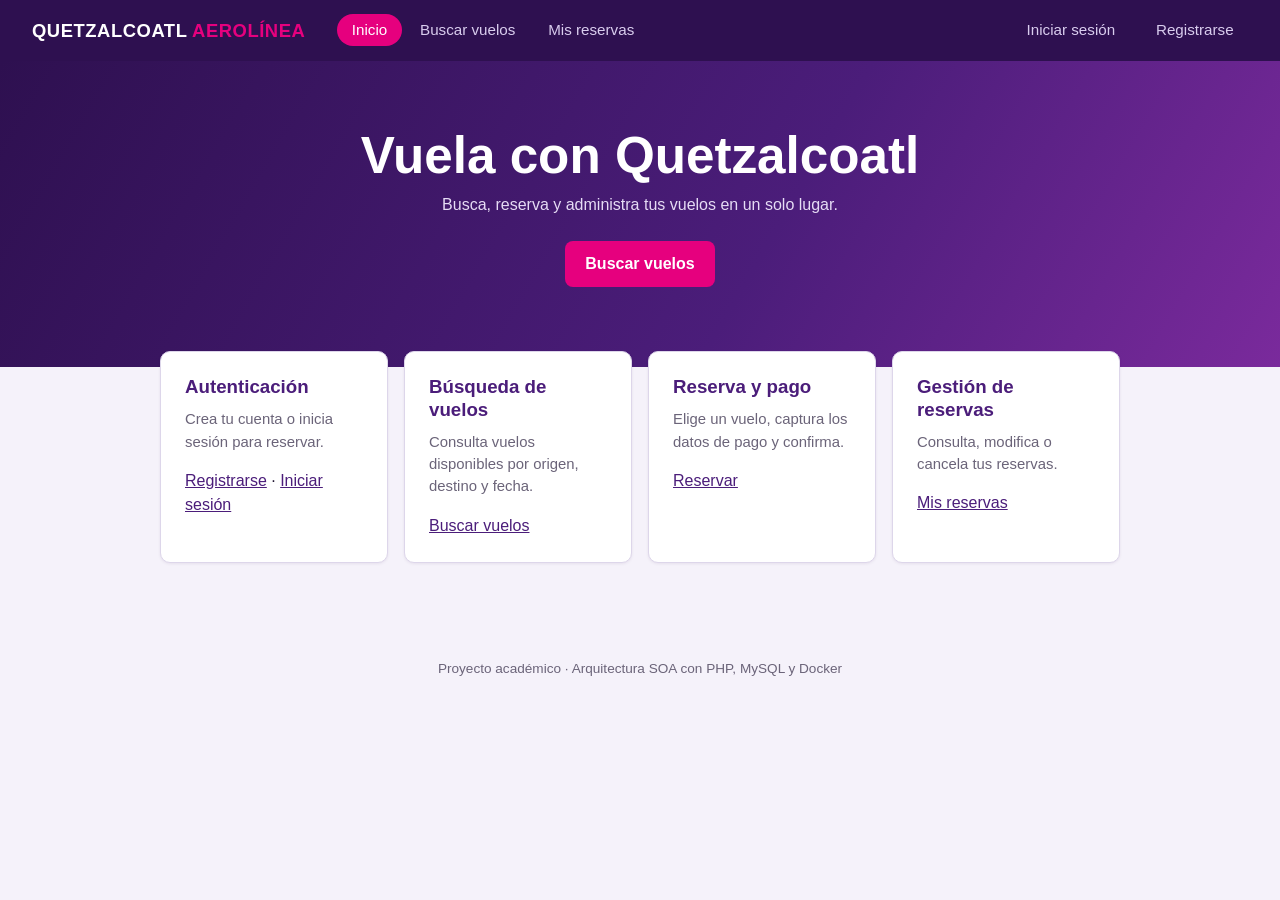
==== src/index.html @ 1c733967 "Primera versión del proyecto Quetzalcoatl" ====
<!DOCTYPE html>
<html lang="es">
<head>
<meta charset="UTF-8">
<meta name="viewport" content="width=device-width, initial-scale=1">
<title>Inicio · Quetzalcoatl Aerolínea</title>
<link rel="stylesheet" href="styles.css">
</head>
<body data-page="index">
<header id="nav"></header>
<section class="hero">
  <h1>Vuela con Quetzalcoatl</h1>
  <p>Busca, reserva y administra tus vuelos en un solo lugar.</p>
  <a class="boton" href="search.html">Buscar vuelos</a>
</section>
<main>
  <div class="servicios">
    <article class="tarjeta"><h3>Autenticación</h3><p>Crea tu cuenta o inicia sesión para reservar.</p>
      <a href="register.html">Registrarse</a> · <a href="login.html">Iniciar sesión</a></article>
    <article class="tarjeta"><h3>Búsqueda de vuelos</h3><p>Consulta vuelos disponibles por origen, destino y fecha.</p>
      <a href="search.html">Buscar vuelos</a></article>
    <article class="tarjeta"><h3>Reserva y pago</h3><p>Elige un vuelo, captura los datos de pago y confirma.</p>
      <a href="search.html">Reservar</a></article>
    <article class="tarjeta"><h3>Gestión de reservas</h3><p>Consulta, modifica o cancela tus reservas.</p>
      <a href="reservations.html">Mis reservas</a></article>
  </div>
</main>
<footer>Proyecto académico · Arquitectura SOA con PHP, MySQL y Docker</footer>
<script src="scripts.js"></script>
</body>
</html>
---- src/styles.css ----
:root {
  --morado: #4b1d7a;
  --morado-osc: #2e1050;
  --magenta: #e6007e;
  --jade: #12a37f;
  --fondo: #f5f2fa;
  --texto: #221733;
  --gris: #6b6479;
  --borde: #ddd6ea;
  --blanco: #fff;
  --error: #b3261e;
  --radio: 10px;
}
* { box-sizing: border-box; }
body {
  margin: 0; font-family: "Segoe UI", Roboto, "Helvetica Neue", Arial, sans-serif;
  background: var(--fondo); color: var(--texto); line-height: 1.5;
}
a { color: var(--morado); }
h1, h2, h3 { line-height: 1.2; margin: 0 0 .5em; }

/* Barra de navegación */
.nav {
  background: var(--morado-osc); color: var(--blanco);
  display: flex; flex-wrap: wrap; align-items: center; gap: 1rem 2rem;
  padding: .75rem 2rem; position: sticky; top: 0; z-index: 10;
}
.nav .marca { font-weight: 800; font-size: 1.15rem; letter-spacing: .03em; color: var(--blanco); text-decoration: none; }
.nav .marca span { color: var(--magenta); }
.nav ul { list-style: none; display: flex; flex-wrap: wrap; gap: .25rem; margin: 0; padding: 0; flex: 1; }
.nav a.tab { color: #d9cdee; text-decoration: none; padding: .45rem .9rem; border-radius: 999px; font-size: .95rem; }
.nav a.tab:hover, .nav a.tab:focus-visible { background: rgba(255,255,255,.12); color: var(--blanco); }
.nav a.tab.activa { background: var(--magenta); color: var(--blanco); }
.nav .sesion { display: flex; gap: .75rem; align-items: center; font-size: .9rem; }
.nav .sesion button { background: transparent; color: var(--blanco); border: 1px solid #9c86bd; }

/* Estructura */
main { max-width: 1000px; margin: 0 auto; padding: 2rem 1.25rem 4rem; }
.hero {
  background: linear-gradient(120deg, var(--morado-osc), var(--morado) 60%, #7a2a9c);
  color: var(--blanco); padding: 4rem 1.25rem 5rem; text-align: center;
}
.hero h1 { font-size: clamp(2rem, 5vw, 3.2rem); margin-bottom: .4rem; }
.hero p { max-width: 560px; margin: 0 auto 1.5rem; color: #e6dcf5; }
.tarjeta {
  background: var(--blanco); border: 1px solid var(--borde); border-radius: var(--radio);
  padding: 1.5rem; box-shadow: 0 1px 3px rgba(46,16,80,.08);
}
.estrecha { max-width: 440px; margin: 2rem auto; }

/* Formularios */
label { display: block; font-weight: 600; font-size: .9rem; margin-bottom: .25rem; }
input, select {
  width: 100%; padding: .65rem .75rem; border: 1px solid var(--borde); border-radius: 8px;
  font: inherit; background: var(--blanco); color: var(--texto);
}
input:focus, select:focus, button:focus-visible, a:focus-visible { outline: 3px solid #b48ae0; outline-offset: 1px; }
.campo { margin-bottom: 1rem; }
.fila { display: grid; gap: 1rem; grid-template-columns: repeat(auto-fit, minmax(170px, 1fr)); align-items: end; }
.fila .campo { margin-bottom: 0; }
button, .boton {
  display: inline-block; cursor: pointer; border: 0; border-radius: 8px; padding: .7rem 1.3rem;
  font: inherit; font-weight: 700; background: var(--magenta); color: var(--blanco); text-decoration: none; text-align: center;
}
button:hover, .boton:hover { filter: brightness(1.08); }
button.secundario { background: var(--blanco); color: var(--morado); border: 1px solid var(--morado); }
button.peligro { background: var(--blanco); color: var(--error); border: 1px solid var(--error); }
button:disabled { opacity: .55; cursor: not-allowed; }

/* Mensajes */
.msg { padding: .75rem 1rem; border-radius: 8px; margin: 1rem 0; font-size: .95rem; }
.msg.ok { background: #e3f6ef; color: #0b5e47; border: 1px solid #a5dfcb; }
.msg.error { background: #fdeceb; color: var(--error); border: 1px solid #f3b8b4; }
.vacio { text-align: center; color: var(--gris); padding: 2rem 0; }

/* Servicios en portada */
.servicios { display: grid; gap: 1rem; grid-template-columns: repeat(auto-fit, minmax(210px, 1fr)); margin-top: -3rem; }
.servicios .tarjeta h3 { color: var(--morado); }
.servicios .tarjeta p { color: var(--gris); font-size: .93rem; margin: 0 0 1rem; }

/* Resultados de vuelos y reservas */
.lista { display: grid; gap: .9rem; margin-top: 1.5rem; }
.vuelo { display: grid; gap: 1rem; grid-template-columns: 1fr auto; align-items: center; }
.ruta { display: flex; align-items: center; gap: 1rem; flex-wrap: wrap; }
.ruta .hora { font-size: 1.35rem; font-weight: 700; }
.ruta .ciudad { color: var(--gris); font-size: .88rem; }
.ruta .linea { flex: 1; min-width: 40px; height: 2px; background: var(--borde); position: relative; }
.ruta .linea::after { content: "✈"; position: absolute; left: 50%; top: -.75rem; transform: translateX(-50%); background: var(--blanco); padding: 0 .3rem; color: var(--morado); }
.meta { color: var(--gris); font-size: .85rem; margin-top: .3rem; }
.precio { text-align: right; }
.precio strong { display: block; font-size: 1.4rem; color: var(--morado); }
.etiqueta { display: inline-block; font-size: .78rem; font-weight: 700; padding: .15rem .6rem; border-radius: 999px; }
.etiqueta.confirmada { background: #e3f6ef; color: #0b5e47; }
.etiqueta.cancelada { background: #fdeceb; color: var(--error); }
.acciones { display: flex; gap: .5rem; margin-top: .75rem; flex-wrap: wrap; }
.acciones button { padding: .45rem .9rem; font-size: .9rem; }

dialog { border: 0; border-radius: 12px; padding: 1.75rem; width: min(480px, 92vw); box-shadow: 0 10px 40px rgba(0,0,0,.35); }
dialog::backdrop { background: rgba(30, 10, 55, .6); }
dialog .resumen { background: var(--fondo); border-radius: 8px; padding: .75rem 1rem; margin-bottom: 1rem; font-size: .93rem; }
dialog .botones { display: flex; gap: .75rem; justify-content: flex-end; margin-top: 1rem; }

footer { text-align: center; color: var(--gris); font-size: .85rem; padding: 2rem 1rem; }

@media (max-width: 640px) {
  .nav { padding: .75rem 1rem; }
  .vuelo { grid-template-columns: 1fr; }
  .precio { text-align: left; }
}
@media (prefers-reduced-motion: reduce) { * { transition: none !important; animation: none !important; } }
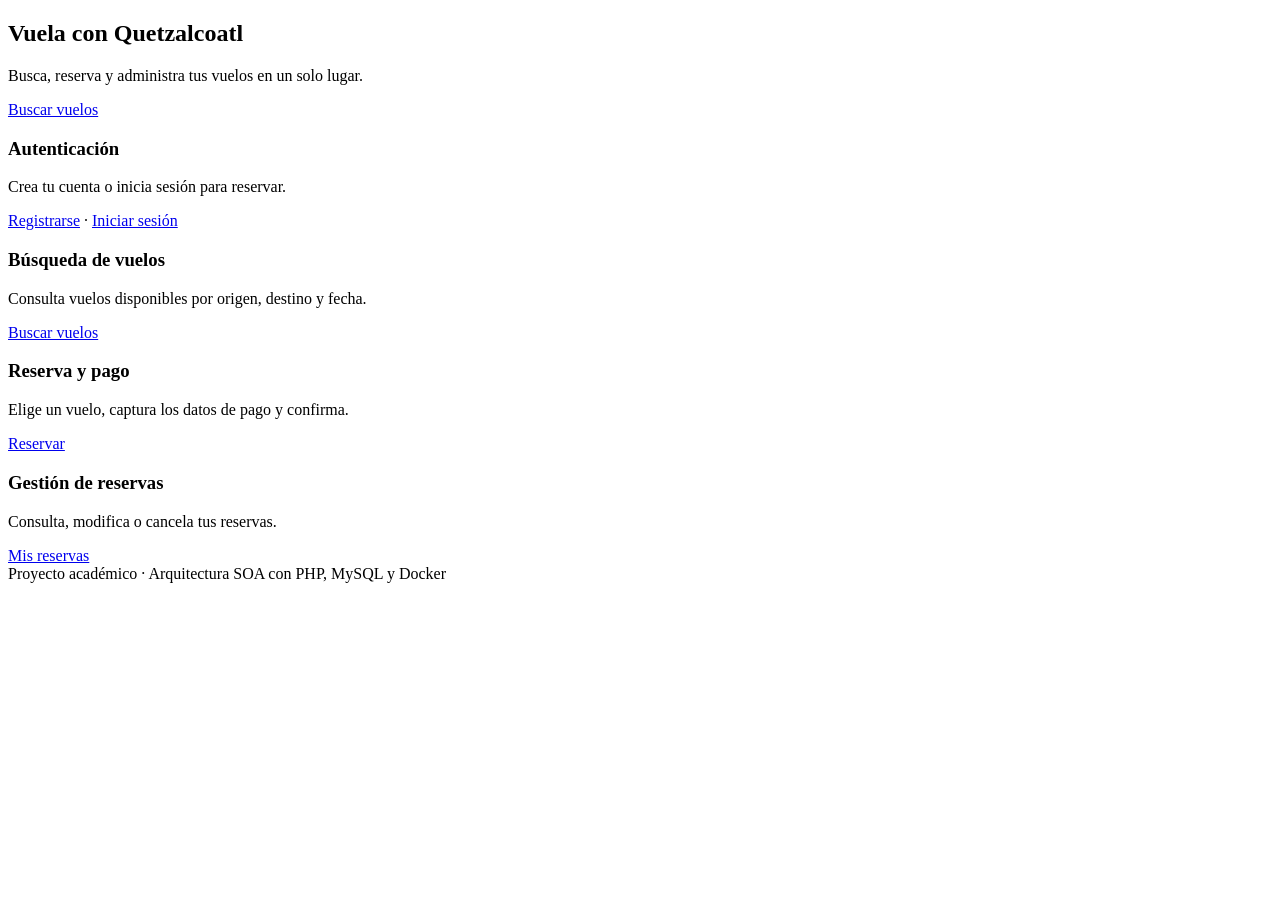
==== commit 48f03035: "Mover index.html a la carpeta src" ====
--- a/src/index.html
+++ b/src/index.html
@@ -29,3 +29,5 @@
 <script src="scripts.js"></script>
 </body>
 </html>
+
+<!-- comentario -->
